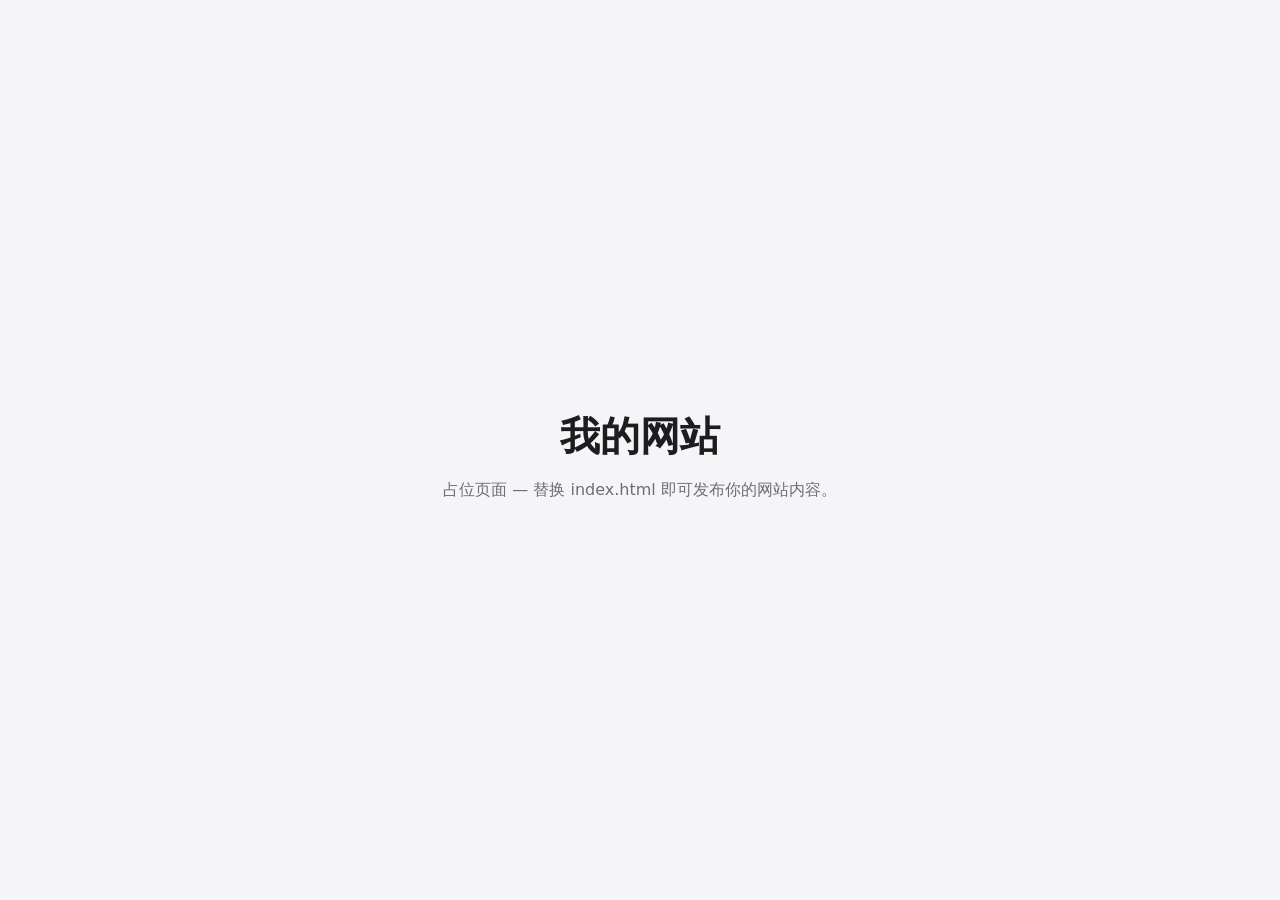
==== index.html @ 34484ff6 "Add placeholder website" ====
<!DOCTYPE html>
<html lang="zh-CN">
<head>
  <meta charset="UTF-8">
  <meta name="viewport" content="width=device-width, initial-scale=1.0">
  <title>yxtman 的网站</title>
  <style>
    body {
      font-family: system-ui, sans-serif;
      display: flex;
      align-items: center;
      justify-content: center;
      min-height: 100vh;
      margin: 0;
      background: #f5f5f7;
      color: #1d1d1f;
    }
    main { text-align: center; }
    h1 { font-size: 2.5rem; margin-bottom: 0.5rem; }
    p { color: #6e6e73; }
  </style>
</head>
<body>
  <main>
    <h1>我的网站</h1>
    <p>占位页面 — 替换 index.html 即可发布你的网站内容。</p>
  </main>
</body>
</html>
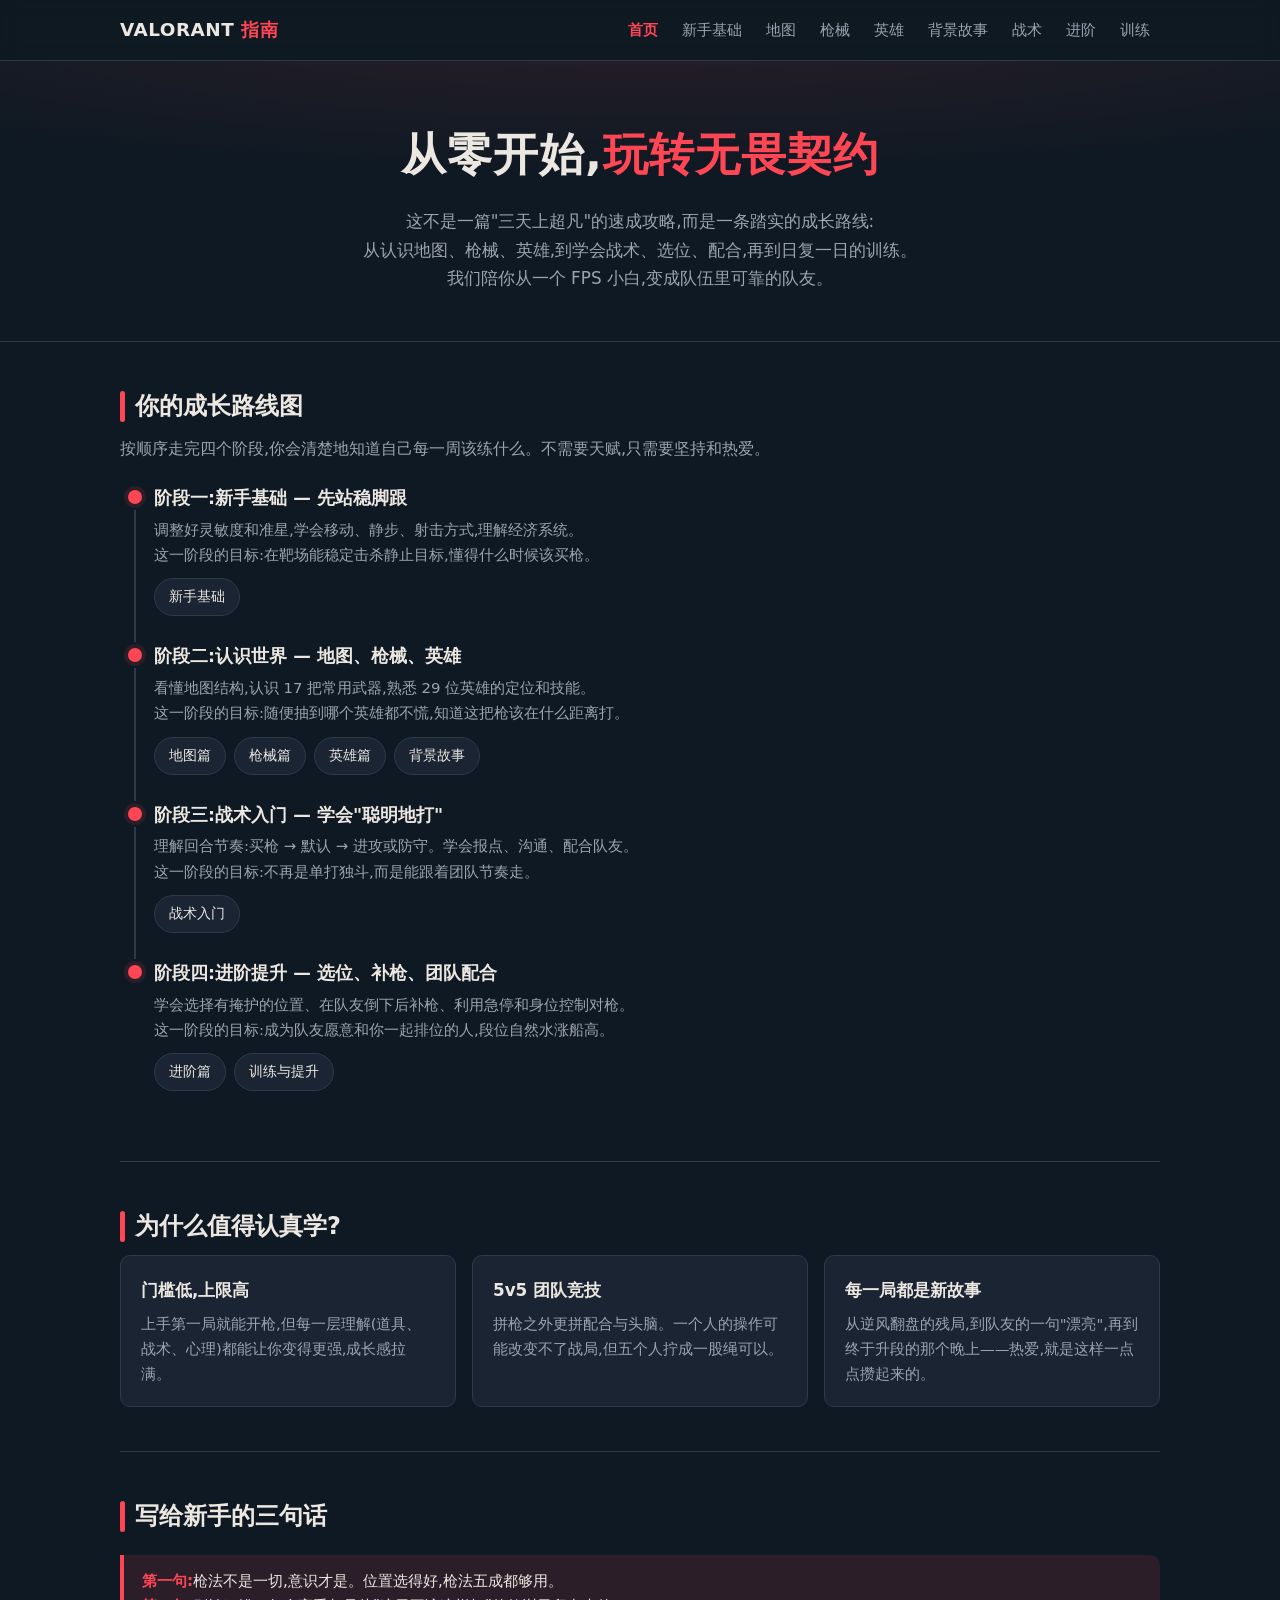
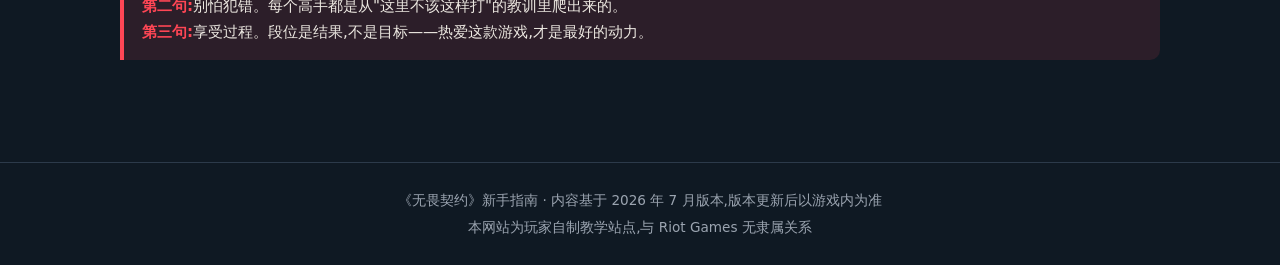
==== commit 95a626fa: "Add Valorant beginner guide website (9 pages)" ====
--- a/index.html
+++ b/index.html
@@ -3,27 +3,113 @@
 <head>
   <meta charset="UTF-8">
   <meta name="viewport" content="width=device-width, initial-scale=1.0">
-  <title>yxtman 的网站</title>
-  <style>
-    body {
-      font-family: system-ui, sans-serif;
-      display: flex;
-      align-items: center;
-      justify-content: center;
-      min-height: 100vh;
-      margin: 0;
-      background: #f5f5f7;
-      color: #1d1d1f;
-    }
-    main { text-align: center; }
-    h1 { font-size: 2.5rem; margin-bottom: 0.5rem; }
-    p { color: #6e6e73; }
-  </style>
+  <title>无畏契约新手指南 — 从零开始玩转 Valorant</title>
+  <meta name="description" content="面向 0 基础 FPS 玩家的无畏契约入门指南:地图、枪械、英雄、战术、选位、补枪、团队配合,一步步提升段位。">
+  <link rel="stylesheet" href="css/style.css">
 </head>
 <body>
-  <main>
-    <h1>我的网站</h1>
-    <p>占位页面 — 替换 index.html 即可发布你的网站内容。</p>
-  </main>
+
+<header class="site-header">
+  <div class="container header-inner">
+    <a href="index.html" class="logo">VALORANT<span> 指南</span></a>
+    <button type="button" class="nav-toggle" id="navToggle" aria-label="打开菜单">☰</button>
+    <nav class="site-nav" id="siteNav">
+      <a href="index.html" class="active">首页</a>
+      <a href="basics.html">新手基础</a>
+      <a href="maps.html">地图</a>
+      <a href="weapons.html">枪械</a>
+      <a href="agents.html">英雄</a>
+      <a href="lore.html">背景故事</a>
+      <a href="tactics.html">战术</a>
+      <a href="advanced.html">进阶</a>
+      <a href="training.html">训练</a>
+    </nav>
+  </div>
+</header>
+
+<section class="hero">
+  <div class="container">
+    <h1>从零开始,<em>玩转无畏契约</em></h1>
+    <p>这不是一篇"三天上超凡"的速成攻略,而是一条踏实的成长路线:<br>
+    从认识地图、枪械、英雄,到学会战术、选位、配合,再到日复一日的训练。<br>
+    我们陪你从一个 FPS 小白,变成队伍里可靠的队友。</p>
+  </div>
+</section>
+
+<main class="container">
+
+  <section class="section">
+    <h2 class="section-title">你的成长路线图</h2>
+    <p class="section-desc">按顺序走完四个阶段,你会清楚地知道自己每一周该练什么。不需要天赋,只需要坚持和热爱。</p>
+
+    <ol class="roadmap">
+      <li>
+        <h3>阶段一:新手基础 — 先站稳脚跟</h3>
+        <p>调整好灵敏度和准星,学会移动、静步、射击方式,理解经济系统。<br>这一阶段的目标:在靶场能稳定击杀静止目标,懂得什么时候该买枪。</p>
+        <div class="steps"><a href="basics.html">新手基础</a></div>
+      </li>
+      <li>
+        <h3>阶段二:认识世界 — 地图、枪械、英雄</h3>
+        <p>看懂地图结构,认识 17 把常用武器,熟悉 29 位英雄的定位和技能。<br>这一阶段的目标:随便抽到哪个英雄都不慌,知道这把枪该在什么距离打。</p>
+        <div class="steps">
+          <a href="maps.html">地图篇</a>
+          <a href="weapons.html">枪械篇</a>
+          <a href="agents.html">英雄篇</a>
+          <a href="lore.html">背景故事</a>
+        </div>
+      </li>
+      <li>
+        <h3>阶段三:战术入门 — 学会"聪明地打"</h3>
+        <p>理解回合节奏:买枪 → 默认 → 进攻或防守。学会报点、沟通、配合队友。<br>这一阶段的目标:不再是单打独斗,而是能跟着团队节奏走。</p>
+        <div class="steps"><a href="tactics.html">战术入门</a></div>
+      </li>
+      <li>
+        <h3>阶段四:进阶提升 — 选位、补枪、团队配合</h3>
+        <p>学会选择有掩护的位置、在队友倒下后补枪、利用急停和身位控制对枪。<br>这一阶段的目标:成为队友愿意和你一起排位的人,段位自然水涨船高。</p>
+        <div class="steps">
+          <a href="advanced.html">进阶篇</a>
+          <a href="training.html">训练与提升</a>
+        </div>
+      </li>
+    </ol>
+  </section>
+
+  <section class="section">
+    <h2 class="section-title">为什么值得认真学?</h2>
+    <div class="grid">
+      <div class="card">
+        <h3>门槛低,上限高</h3>
+        <p>上手第一局就能开枪,但每一层理解(道具、战术、心理)都能让你变得更强,成长感拉满。</p>
+      </div>
+      <div class="card">
+        <h3>5v5 团队竞技</h3>
+        <p>拼枪之外更拼配合与头脑。一个人的操作可能改变不了战局,但五个人拧成一股绳可以。</p>
+      </div>
+      <div class="card">
+        <h3>每一局都是新故事</h3>
+        <p>从逆风翻盘的残局,到队友的一句"漂亮",再到终于升段的那个晚上——热爱,就是这样一点点攒起来的。</p>
+      </div>
+    </div>
+  </section>
+
+  <section class="section">
+    <h2 class="section-title">写给新手的三句话</h2>
+    <div class="callout">
+      <strong>第一句:</strong>枪法不是一切,意识才是。位置选得好,枪法五成都够用。<br>
+      <strong>第二句:</strong>别怕犯错。每个高手都是从"这里不该这样打"的教训里爬出来的。<br>
+      <strong>第三句:</strong>享受过程。段位是结果,不是目标——热爱这款游戏,才是最好的动力。
+    </div>
+  </section>
+
+</main>
+
+<footer class="site-footer">
+  <div class="container">
+    <p>《无畏契约》新手指南 · 内容基于 2026 年 7 月版本,版本更新后以游戏内为准</p>
+    <p>本网站为玩家自制教学站点,与 Riot Games 无隶属关系</p>
+  </div>
+</footer>
+
+<script src="js/main.js"></script>
 </body>
 </html>
--- a/css/style.css
+++ b/css/style.css
@@ -0,0 +1,311 @@
+/* ============================================================
+   无畏契约新手指南 — 全站共享样式
+   暗色 + 红色点缀(Valorant 风格),响应式,无外部依赖
+   ============================================================ */
+
+:root {
+  --bg: #0f1923;
+  --bg-2: #141e2b;
+  --card: #1a2433;
+  --card-hover: #202d3f;
+  --line: #2c3a4a;
+  --text: #ece8e1;
+  --muted: #9ba4b0;
+  --accent: #ff4655;
+  --accent-soft: rgba(255, 70, 85, 0.12);
+
+  /* 四职业配色 */
+  --role-duelist: #ff4655;
+  --role-initiator: #7dcd3f;
+  --role-controller: #4ea1ff;
+  --role-sentinel: #f0b429;
+
+  --radius: 10px;
+  --shadow: 0 4px 16px rgba(0, 0, 0, 0.35);
+}
+
+* { box-sizing: border-box; margin: 0; padding: 0; }
+
+html { scroll-behavior: smooth; }
+
+body {
+  font-family: system-ui, -apple-system, "Segoe UI", "Microsoft YaHei", "PingFang SC", sans-serif;
+  background: var(--bg);
+  color: var(--text);
+  line-height: 1.7;
+}
+
+.container { max-width: 1080px; margin: 0 auto; padding: 0 20px; }
+
+a { color: var(--accent); text-decoration: none; }
+a:hover { text-decoration: underline; }
+
+/* ---------------- 页头导航 ---------------- */
+
+.site-header {
+  position: sticky;
+  top: 0;
+  z-index: 100;
+  background: rgba(15, 25, 35, 0.92);
+  -webkit-backdrop-filter: blur(8px);
+  backdrop-filter: blur(8px);
+  border-bottom: 1px solid var(--line);
+}
+
+.header-inner {
+  display: flex;
+  align-items: center;
+  justify-content: space-between;
+  gap: 16px;
+  height: 60px;
+}
+
+.logo {
+  font-weight: 800;
+  font-size: 1.15rem;
+  letter-spacing: 0.5px;
+  color: var(--text);
+  white-space: nowrap;
+}
+.logo span { color: var(--accent); }
+
+.site-nav {
+  display: flex;
+  gap: 4px;
+  align-items: center;
+  flex-wrap: wrap;
+}
+
+.site-nav a {
+  color: var(--muted);
+  padding: 6px 10px;
+  border-radius: 6px;
+  font-size: 0.92rem;
+  white-space: nowrap;
+}
+.site-nav a:hover { color: var(--text); text-decoration: none; background: var(--card); }
+.site-nav a.active { color: var(--accent); font-weight: 700; }
+
+.nav-toggle {
+  display: none;
+  background: none;
+  border: 1px solid var(--line);
+  color: var(--text);
+  font-size: 1.2rem;
+  padding: 4px 12px;
+  border-radius: 6px;
+  cursor: pointer;
+}
+
+/* ---------------- 英雄区 ---------------- */
+
+.hero {
+  padding: 56px 0 48px;
+  text-align: center;
+  background:
+    radial-gradient(ellipse 80% 60% at 50% -20%, var(--accent-soft), transparent),
+    var(--bg);
+  border-bottom: 1px solid var(--line);
+}
+
+.hero h1 {
+  font-size: clamp(1.8rem, 4vw, 2.8rem);
+  font-weight: 800;
+  letter-spacing: 1px;
+}
+.hero h1 em { color: var(--accent); font-style: normal; }
+.hero p {
+  max-width: 640px;
+  margin: 14px auto 0;
+  color: var(--muted);
+  font-size: 1.05rem;
+}
+
+/* ---------------- 章节标题 ---------------- */
+
+.section { padding: 44px 0; }
+.section + .section { border-top: 1px solid var(--line); }
+
+.section-title {
+  font-size: 1.5rem;
+  font-weight: 800;
+  margin-bottom: 8px;
+  display: flex;
+  align-items: center;
+  gap: 10px;
+}
+.section-title::before {
+  content: "";
+  width: 5px;
+  height: 1.3em;
+  background: var(--accent);
+  border-radius: 3px;
+}
+
+.section-desc { color: var(--muted); margin-bottom: 22px; }
+
+.subhead { margin: 20px 0 10px; }
+
+/* ---------------- 卡片 ---------------- */
+
+.grid {
+  display: grid;
+  grid-template-columns: repeat(auto-fill, minmax(250px, 1fr));
+  gap: 16px;
+}
+
+.card {
+  background: var(--card);
+  border: 1px solid var(--line);
+  border-radius: var(--radius);
+  padding: 20px;
+  transition: transform 0.15s ease, border-color 0.15s ease, background 0.15s ease;
+}
+.card:hover {
+  transform: translateY(-3px);
+  border-color: var(--accent);
+  background: var(--card-hover);
+}
+.card h3 { font-size: 1.05rem; margin-bottom: 6px; }
+.card p { color: var(--muted); font-size: 0.92rem; }
+.card .tag {
+  display: inline-block;
+  font-size: 0.75rem;
+  font-weight: 700;
+  padding: 2px 8px;
+  border-radius: 20px;
+  margin-bottom: 8px;
+}
+
+/* 英雄卡片技能列表 */
+.kit {
+  list-style: none;
+  margin: 8px 0 0;
+  font-size: 0.85rem;
+  color: var(--muted);
+}
+.kit li { padding: 1px 0; }
+.kit b { color: var(--text); font-weight: 600; }
+
+.stars { color: var(--accent); font-size: 0.8rem; letter-spacing: 2px; }
+
+.card .advice { margin-top: 10px; font-size: 0.88rem; color: var(--text); }
+.card .advice b { color: var(--accent); }
+
+/* 角色职业色 */
+.tag-duelist { background: rgba(255, 70, 85, 0.15); color: var(--role-duelist); }
+.tag-initiator { background: rgba(125, 205, 63, 0.15); color: var(--role-initiator); }
+.tag-controller { background: rgba(78, 161, 255, 0.15); color: var(--role-controller); }
+.tag-sentinel { background: rgba(240, 180, 41, 0.15); color: var(--role-sentinel); }
+
+/* ---------------- 提示框 ---------------- */
+
+.callout {
+  border-left: 4px solid var(--accent);
+  background: var(--accent-soft);
+  padding: 14px 18px;
+  border-radius: 0 var(--radius) var(--radius) 0;
+  margin: 18px 0;
+  font-size: 0.95rem;
+}
+.callout strong { color: var(--accent); }
+
+.tip {
+  border-left-color: var(--role-initiator);
+  background: rgba(125, 205, 63, 0.08);
+}
+.tip strong { color: var(--role-initiator); }
+
+/* ---------------- 表格 ---------------- */
+
+.table-wrap { overflow-x: auto; margin: 18px 0; }
+
+table {
+  width: 100%;
+  border-collapse: collapse;
+  font-size: 0.92rem;
+  background: var(--card);
+  border-radius: var(--radius);
+  overflow: hidden;
+}
+th, td { padding: 10px 14px; text-align: left; border-bottom: 1px solid var(--line); }
+th { background: var(--bg-2); font-weight: 700; white-space: nowrap; }
+tr:last-child td { border-bottom: none; }
+td { color: var(--text); }
+
+/* ---------------- 路线图(首页) ---------------- */
+
+.roadmap { list-style: none; }
+.roadmap li {
+  position: relative;
+  padding: 0 0 26px 34px;
+}
+.roadmap li::before {
+  content: "";
+  position: absolute;
+  left: 8px;
+  top: 6px;
+  width: 14px;
+  height: 14px;
+  border-radius: 50%;
+  background: var(--accent);
+  box-shadow: 0 0 0 4px var(--accent-soft);
+}
+.roadmap li::after {
+  content: "";
+  position: absolute;
+  left: 14px;
+  top: 26px;
+  bottom: 0;
+  width: 2px;
+  background: var(--line);
+}
+.roadmap li:last-child::after { display: none; }
+.roadmap h3 { font-size: 1.1rem; margin-bottom: 4px; }
+.roadmap p { color: var(--muted); font-size: 0.93rem; }
+.roadmap .steps { margin-top: 10px; display: flex; flex-wrap: wrap; gap: 8px; }
+.roadmap .steps a {
+  background: var(--card);
+  border: 1px solid var(--line);
+  color: var(--text);
+  padding: 6px 14px;
+  border-radius: 20px;
+  font-size: 0.88rem;
+}
+.roadmap .steps a:hover { border-color: var(--accent); text-decoration: none; color: var(--accent); }
+
+/* ---------------- 页脚 ---------------- */
+
+.site-footer {
+  border-top: 1px solid var(--line);
+  padding: 26px 0;
+  margin-top: 40px;
+  text-align: center;
+  color: var(--muted);
+  font-size: 0.85rem;
+}
+.site-footer p + p { margin-top: 4px; }
+
+/* ---------------- 响应式 ---------------- */
+
+@media (max-width: 820px) {
+  .nav-toggle { display: block; }
+
+  .site-nav {
+    display: none;
+    position: absolute;
+    top: 60px;
+    left: 0;
+    right: 0;
+    flex-direction: column;
+    align-items: stretch;
+    background: var(--bg-2);
+    border-bottom: 1px solid var(--line);
+    padding: 10px 20px 16px;
+  }
+  .site-nav.open { display: flex; }
+  .site-nav a { padding: 10px 8px; font-size: 1rem; }
+
+  .hero { padding: 40px 0 34px; }
+  .section { padding: 34px 0; }
+}
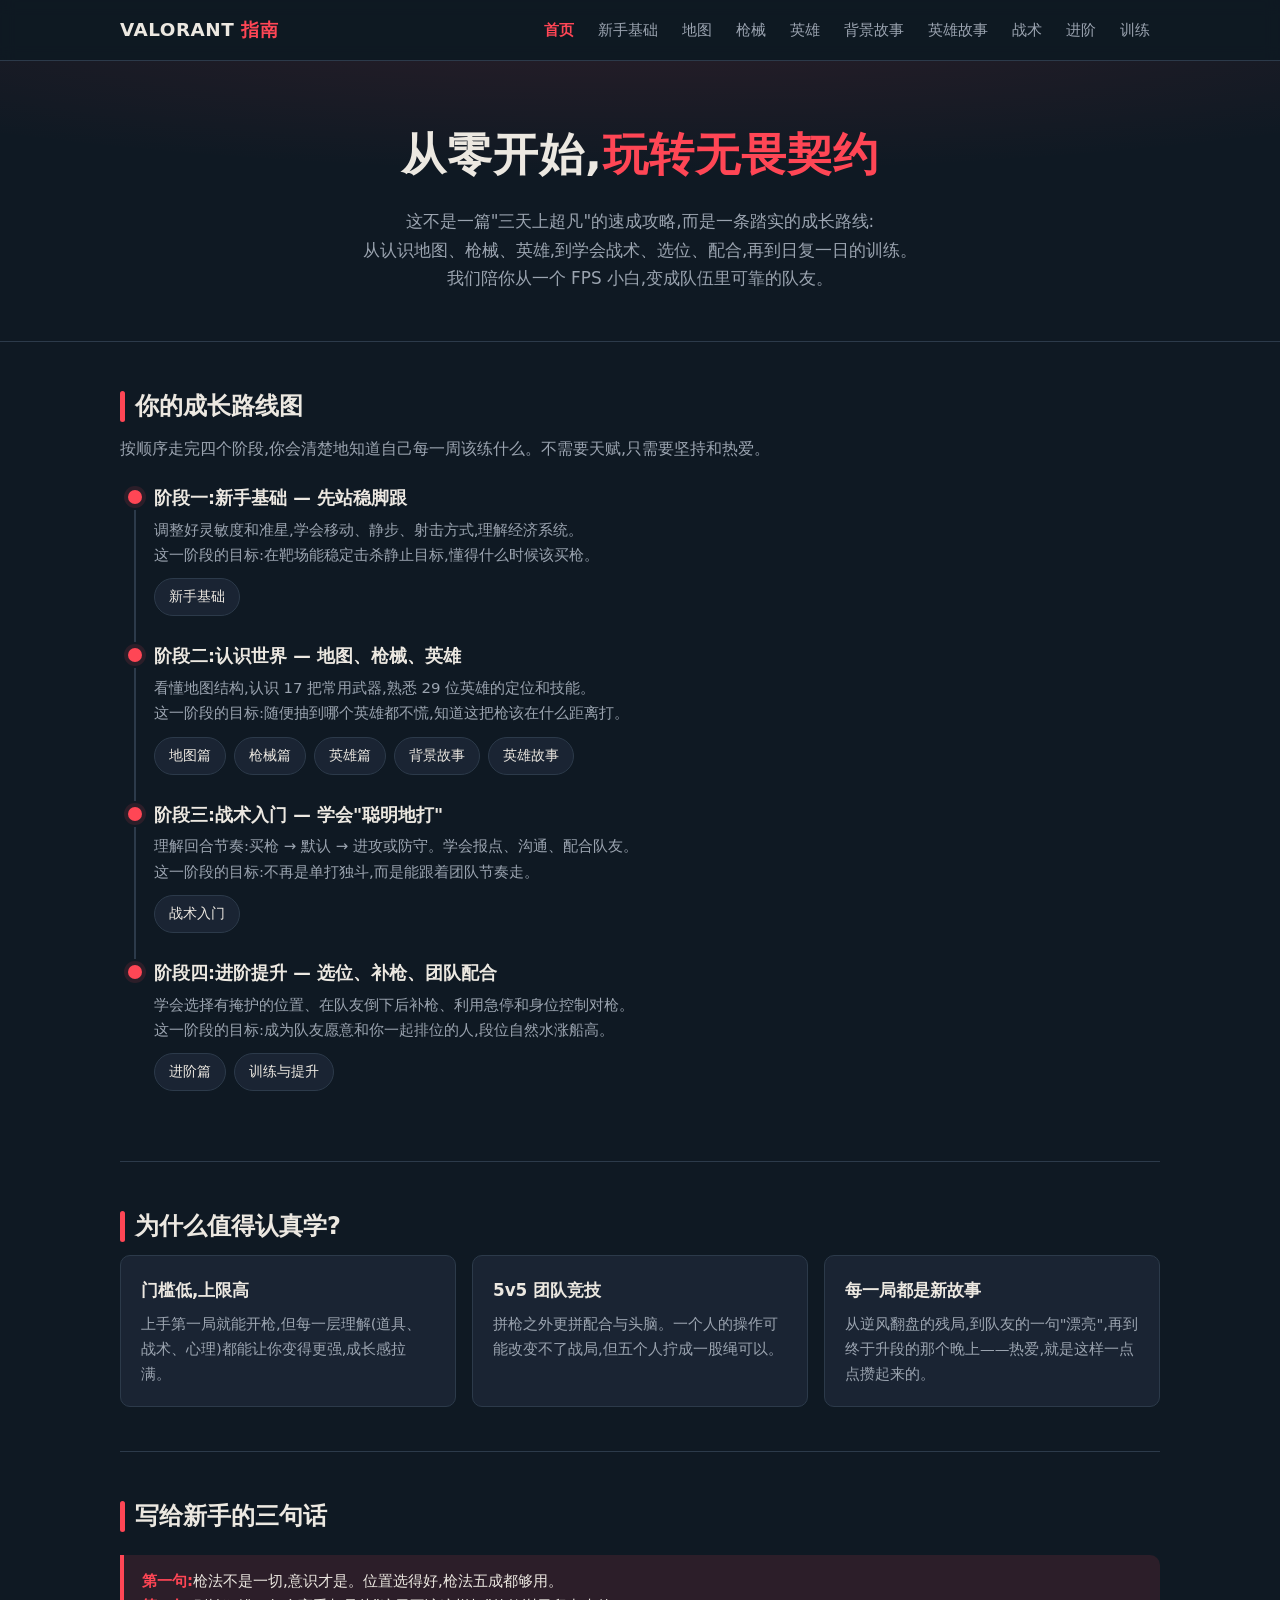
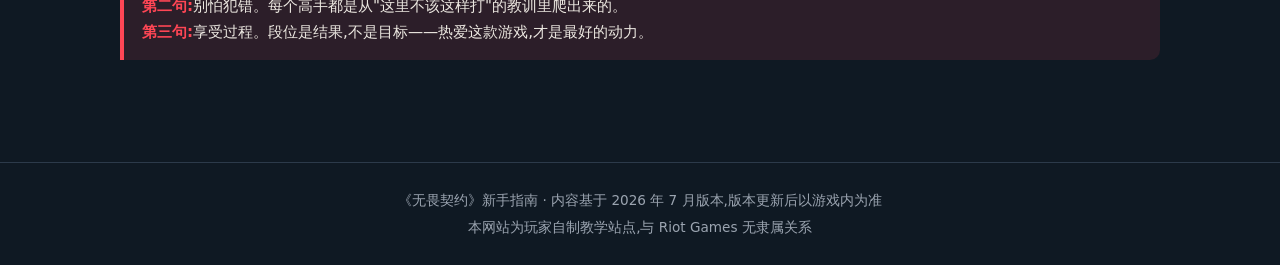
==== commit 1781b778: "新增英雄故事页:29 位英雄档案,更新全站导航与背景故事页" ====
--- a/index.html
+++ b/index.html
@@ -20,6 +20,7 @@
       <a href="weapons.html">枪械</a>
       <a href="agents.html">英雄</a>
       <a href="lore.html">背景故事</a>
+      <a href="stories.html">英雄故事</a>
       <a href="tactics.html">战术</a>
       <a href="advanced.html">进阶</a>
       <a href="training.html">训练</a>
@@ -56,6 +57,7 @@
           <a href="weapons.html">枪械篇</a>
           <a href="agents.html">英雄篇</a>
           <a href="lore.html">背景故事</a>
+          <a href="stories.html">英雄故事</a>
         </div>
       </li>
       <li>
--- a/css/style.css
+++ b/css/style.css
@@ -56,8 +56,11 @@
   display: flex;
   align-items: center;
   justify-content: space-between;
-  gap: 16px;
-  height: 60px;
+  flex-wrap: wrap;
+  gap: 8px 16px;
+  min-height: 60px;
+  padding-top: 8px;
+  padding-bottom: 8px;
 }
 
 .logo {
@@ -274,6 +277,92 @@
 }
 .roadmap .steps a:hover { border-color: var(--accent); text-decoration: none; color: var(--accent); }
 
+/* ---------------- 地图小地图区块 ---------------- */
+
+.map-block-wrap { border-top: 1px solid var(--line); }
+.map-meta { color: var(--muted); font-size: 0.9rem; margin-bottom: 14px; }
+
+.map-block {
+  display: grid;
+  grid-template-columns: minmax(0, 1fr) minmax(0, 1fr);
+  gap: 20px;
+  align-items: start;
+}
+
+.minimap svg {
+  width: 100%;
+  height: auto;
+  background: var(--bg-2);
+  border: 1px solid var(--line);
+  border-radius: var(--radius);
+  display: block;
+}
+
+.map-legend {
+  display: flex;
+  flex-wrap: wrap;
+  gap: 6px 14px;
+  margin-top: 10px;
+  font-size: 0.8rem;
+  color: var(--muted);
+}
+.map-legend span {
+  display: inline-flex;
+  align-items: center;
+  gap: 5px;
+}
+.map-legend i {
+  width: 10px;
+  height: 10px;
+  border-radius: 3px;
+  display: inline-block;
+  flex-shrink: 0;
+}
+.map-legend i.line { width: 18px; height: 3px; border-radius: 2px; }
+
+/* 图例色块 */
+.leg-attack { background: #7dcd3f !important; }
+.leg-defend { background: #4ea1ff !important; }
+.leg-a { background: #ff4655 !important; }
+.leg-b { background: #f0b429 !important; }
+.leg-c { background: #a78bfa !important; }
+.leg-special { background: #facc15 !important; border-radius: 2px !important; transform: rotate(45deg) !important; }
+.leg-line { background: #33465a !important; }
+.leg-circle { border-radius: 50% !important; transform: none !important; }
+
+.map-analysis p + p { margin-top: 10px; }
+.map-analysis strong { color: var(--accent); }
+.map-analysis .map-kicker { display: inline-block; color: var(--accent); font-weight: 700; margin-right: 4px; }
+
+/* ---------------- 英雄故事页 ---------------- */
+
+.story-card { border-top: 1px solid var(--line); padding: 26px 0; }
+.story-card:first-of-type { border-top: none; }
+.story-card h3 { font-size: 1.25rem; margin-bottom: 2px; }
+.story-card .story-sub { color: var(--muted); font-size: 0.9rem; margin-bottom: 12px; }
+.story-grid {
+  display: grid;
+  grid-template-columns: repeat(auto-fit, minmax(210px, 1fr));
+  gap: 10px 22px;
+  margin-top: 10px;
+}
+.story-grid .sg-item { font-size: 0.93rem; }
+.story-grid .sg-item b {
+  display: block;
+  color: var(--accent);
+  font-size: 0.78rem;
+  letter-spacing: 1px;
+  margin-bottom: 2px;
+}
+.story-quote {
+  margin-top: 14px;
+  padding-left: 14px;
+  border-left: 3px solid var(--accent);
+  color: var(--muted);
+  font-style: italic;
+  font-size: 0.92rem;
+}
+
 /* ---------------- 页脚 ---------------- */
 
 .site-footer {
@@ -288,8 +377,14 @@
 
 /* ---------------- 响应式 ---------------- */
 
+@media (max-width: 980px) {
+  .site-nav a { padding: 6px 8px; font-size: 0.84rem; }
+}
+
 @media (max-width: 820px) {
   .nav-toggle { display: block; }
+
+  .map-block { grid-template-columns: 1fr; }
 
   .site-nav {
     display: none;
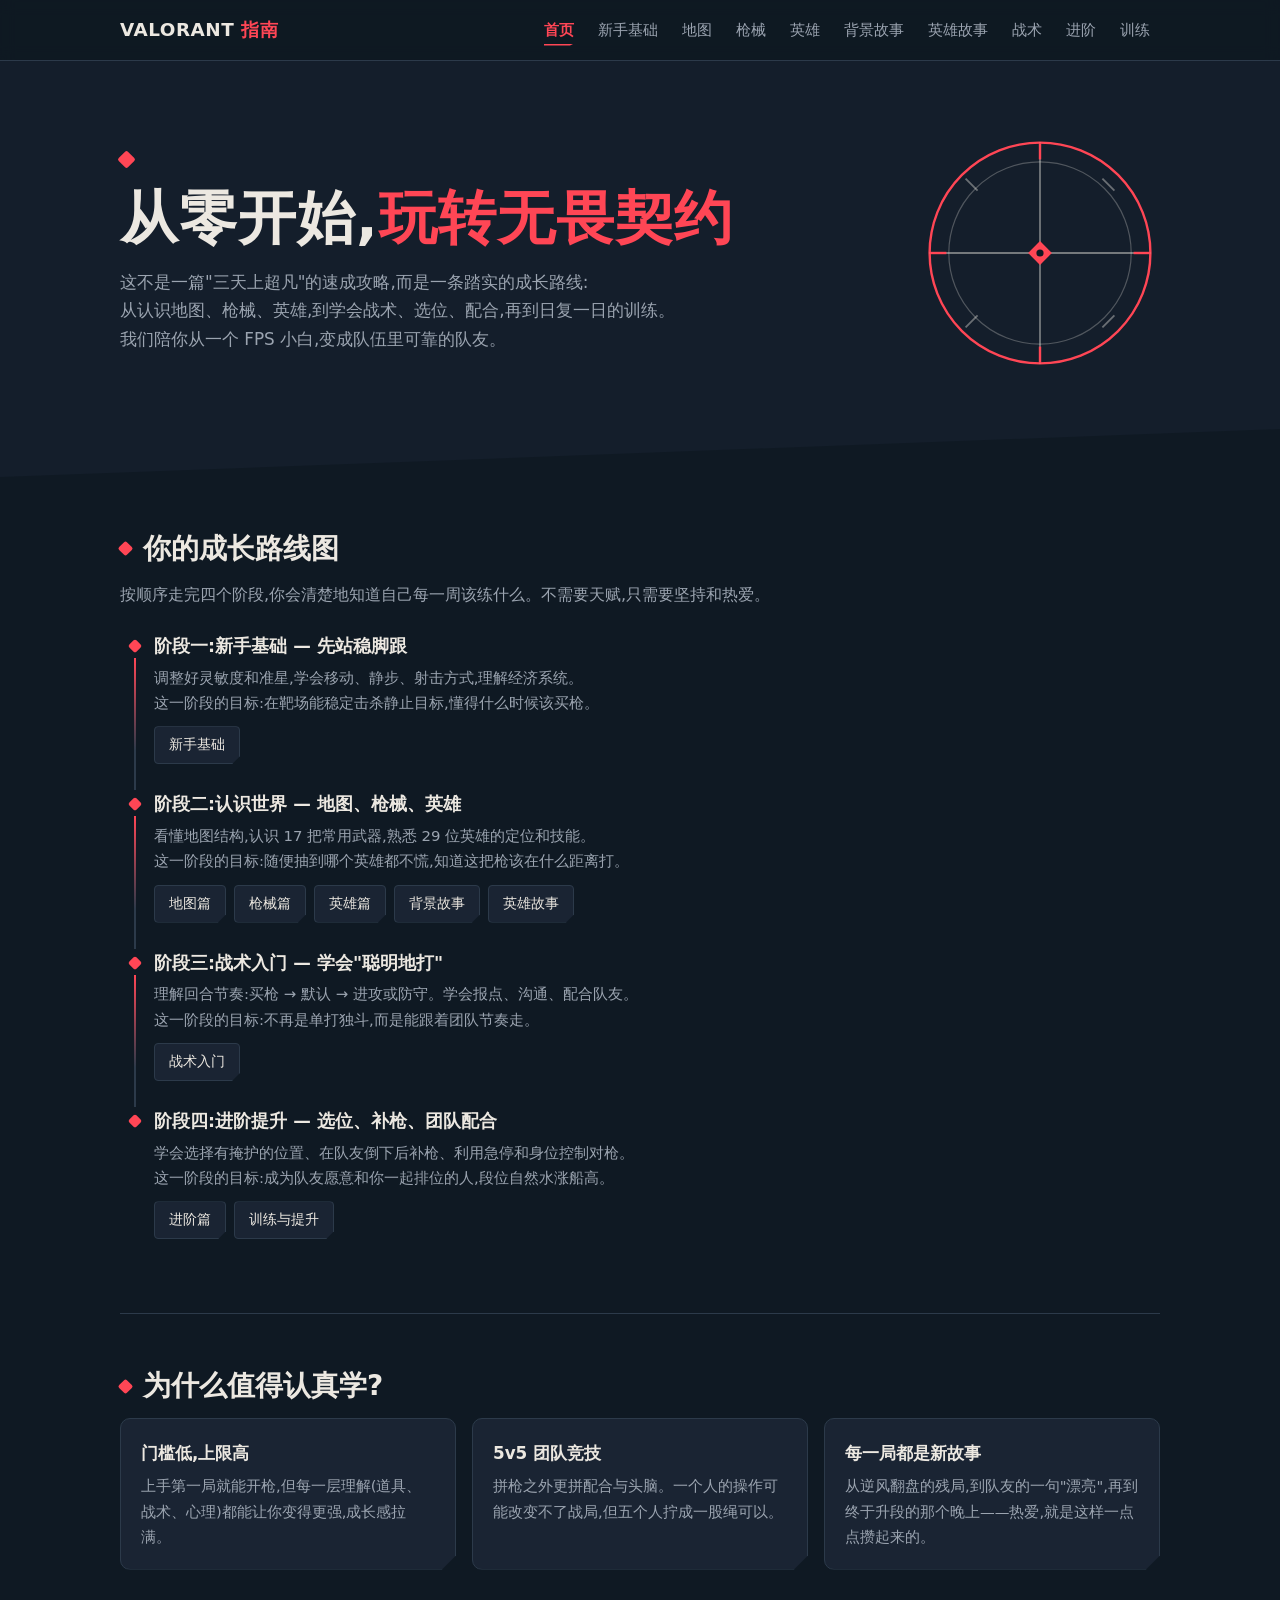
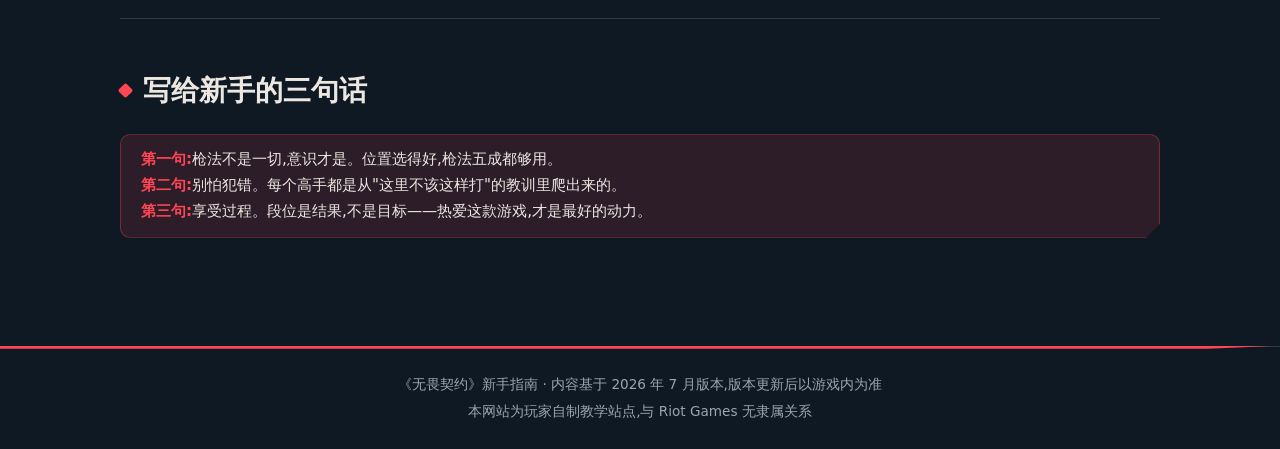
==== commit bd28f83c: "大胆重构:首页 hero 改两栏瞄准镜构图+进入动效,卡片/提示框斜切角,时间线菱形化,导航红标,全站字阶加大" ====
--- a/index.html
+++ b/index.html
@@ -28,12 +28,37 @@
   </div>
 </header>
 
-<section class="hero">
-  <div class="container">
-    <h1>从零开始,<em>玩转无畏契约</em></h1>
-    <p>这不是一篇"三天上超凡"的速成攻略,而是一条踏实的成长路线:<br>
-    从认识地图、枪械、英雄,到学会战术、选位、配合,再到日复一日的训练。<br>
-    我们陪你从一个 FPS 小白,变成队伍里可靠的队友。</p>
+<section class="hero hero-home">
+  <div class="container hero-grid">
+    <div class="hero-copy">
+      <h1>从零开始,<em>玩转无畏契约</em></h1>
+      <p>这不是一篇"三天上超凡"的速成攻略,而是一条踏实的成长路线:<br>
+      从认识地图、枪械、英雄,到学会战术、选位、配合,再到日复一日的训练。<br>
+      我们陪你从一个 FPS 小白,变成队伍里可靠的队友。</p>
+    </div>
+    <div class="hero-mark" aria-hidden="true">
+      <svg viewBox="0 0 200 200" fill="none" xmlns="http://www.w3.org/2000/svg">
+        <!-- 外环与刻度环 -->
+        <circle cx="100" cy="100" r="92" stroke="#ff4655" stroke-width="2"/>
+        <circle cx="100" cy="100" r="76" stroke="#ece8e1" stroke-opacity="0.28" stroke-width="1"/>
+        <!-- 十字线 -->
+        <line x1="100" y1="8" x2="100" y2="192" stroke="#ece8e1" stroke-opacity="0.45" stroke-width="1.5"/>
+        <line x1="8" y1="100" x2="192" y2="100" stroke="#ece8e1" stroke-opacity="0.45" stroke-width="1.5"/>
+        <!-- 主轴刻度 -->
+        <line x1="100" y1="8" x2="100" y2="22" stroke="#ff4655" stroke-width="2"/>
+        <line x1="100" y1="178" x2="100" y2="192" stroke="#ff4655" stroke-width="2"/>
+        <line x1="8" y1="100" x2="22" y2="100" stroke="#ff4655" stroke-width="2"/>
+        <line x1="178" y1="100" x2="192" y2="100" stroke="#ff4655" stroke-width="2"/>
+        <!-- 对角刻度 -->
+        <line x1="38" y1="38" x2="48" y2="48" stroke="#ece8e1" stroke-opacity="0.4" stroke-width="1.5"/>
+        <line x1="152" y1="38" x2="162" y2="48" stroke="#ece8e1" stroke-opacity="0.4" stroke-width="1.5"/>
+        <line x1="38" y1="162" x2="48" y2="152" stroke="#ece8e1" stroke-opacity="0.4" stroke-width="1.5"/>
+        <line x1="152" y1="162" x2="162" y2="152" stroke="#ece8e1" stroke-opacity="0.4" stroke-width="1.5"/>
+        <!-- 中心菱形准星 -->
+        <rect x="93" y="93" width="14" height="14" transform="rotate(45 100 100)" fill="#ff4655"/>
+        <circle cx="100" cy="100" r="3" fill="#0f1923"/>
+      </svg>
+    </div>
   </div>
 </section>
 
--- a/css/style.css
+++ b/css/style.css
@@ -21,7 +21,16 @@
   --role-sentinel: #f0b429;
 
   --radius: 10px;
-  --shadow: 0 4px 16px rgba(0, 0, 0, 0.35);
+
+  /* 间距 scale:--sp-1 最小,数值递进 */
+  --sp-1: 4px;
+  --sp-2: 8px;
+  --sp-3: 12px;
+  --sp-4: 16px;
+  --sp-5: 20px;
+  --sp-6: 24px;
+  --sp-7: 32px;
+  --sp-8: 48px;
 }
 
 * { box-sizing: border-box; margin: 0; padding: 0; }
@@ -87,7 +96,21 @@
   white-space: nowrap;
 }
 .site-nav a:hover { color: var(--text); text-decoration: none; background: var(--card); }
-.site-nav a.active { color: var(--accent); font-weight: 700; }
+.site-nav a.active {
+  position: relative;
+  color: var(--accent);
+  font-weight: 700;
+}
+.site-nav a.active::after {
+  content: "";
+  position: absolute;
+  left: 10px;
+  right: 10px;
+  bottom: 3px;
+  height: 2px;
+  background: var(--accent);
+  clip-path: polygon(0 0, 100% 0, calc(100% - 4px) 100%, 0 100%);
+}
 
 .nav-toggle {
   display: none;
@@ -103,71 +126,118 @@
 /* ---------------- 英雄区 ---------------- */
 
 .hero {
-  padding: 56px 0 48px;
-  text-align: center;
-  background:
-    radial-gradient(ellipse 80% 60% at 50% -20%, var(--accent-soft), transparent),
-    var(--bg);
-  border-bottom: 1px solid var(--line);
-}
-
+  padding: 72px 0 104px;
+  background: var(--bg-2);
+  clip-path: polygon(0 0, 100% 0, 100% calc(100% - 48px), 0 100%);
+}
+
+/* 首页 hero 两栏构图;其他页面保持居中 */
+.hero { text-align: center; }
+.hero-home { text-align: left; }
+
+.hero-grid {
+  display: grid;
+  grid-template-columns: minmax(0, 1fr) 240px;
+  gap: var(--sp-8);
+  align-items: center;
+}
+
+.hero-copy h1,
 .hero h1 {
-  font-size: clamp(1.8rem, 4vw, 2.8rem);
+  font-size: clamp(2.2rem, 5.2vw, 3.6rem);
   font-weight: 800;
   letter-spacing: 1px;
-}
+  line-height: 1.15;
+}
+.hero h1::before {
+  content: "";
+  display: block;
+  width: 13px;
+  height: 13px;
+  margin: 0 auto 20px;
+  background: var(--accent);
+  border-radius: 2px;
+  transform: rotate(45deg);
+}
+.hero-copy h1::before { margin: 0 0 20px; }
 .hero h1 em { color: var(--accent); font-style: normal; }
 .hero p {
-  max-width: 640px;
+  max-width: 600px;
   margin: 14px auto 0;
   color: var(--muted);
   font-size: 1.05rem;
 }
+.hero-copy p { margin: 16px 0 0; }
+
+.hero-mark svg {
+  width: 100%;
+  height: auto;
+  display: block;
+}
+
+/* hero 进入动效(仅一个作者时刻,尊重减弱动效设置) */
+.hero-copy h1 {
+  animation: hero-in 0.5s ease-out both;
+}
+.hero-mark {
+  animation: hero-in 0.5s 0.12s ease-out both;
+}
+@keyframes hero-in {
+  from { opacity: 0; transform: translateY(14px); }
+  to { opacity: 1; transform: none; }
+}
+@media (prefers-reduced-motion: reduce) {
+  .hero-copy h1, .hero-mark { animation: none; }
+}
 
 /* ---------------- 章节标题 ---------------- */
 
-.section { padding: 44px 0; }
+.section { padding: var(--sp-8) 0; }
 .section + .section { border-top: 1px solid var(--line); }
 
 .section-title {
-  font-size: 1.5rem;
+  font-size: 1.75rem;
   font-weight: 800;
-  margin-bottom: 8px;
+  margin-bottom: var(--sp-2);
   display: flex;
   align-items: center;
-  gap: 10px;
+  gap: 12px;
 }
 .section-title::before {
   content: "";
-  width: 5px;
-  height: 1.3em;
+  width: 11px;
+  height: 11px;
   background: var(--accent);
-  border-radius: 3px;
-}
-
-.section-desc { color: var(--muted); margin-bottom: 22px; }
-
-.subhead { margin: 20px 0 10px; }
+  border-radius: 2px;
+  transform: rotate(45deg);
+  flex-shrink: 0;
+}
+
+.section-desc { color: var(--muted); margin-bottom: var(--sp-6); }
+
+.subhead { margin: var(--sp-5) 0 var(--sp-2); }
 
 /* ---------------- 卡片 ---------------- */
 
 .grid {
   display: grid;
   grid-template-columns: repeat(auto-fill, minmax(250px, 1fr));
-  gap: 16px;
+  gap: var(--sp-4);
 }
 
 .card {
+  position: relative;
   background: var(--card);
   border: 1px solid var(--line);
   border-radius: var(--radius);
-  padding: 20px;
-  transition: transform 0.15s ease, border-color 0.15s ease, background 0.15s ease;
+  padding: var(--sp-5);
+  transition: border-color 0.15s ease, background 0.15s ease, clip-path 0.2s ease;
+  clip-path: polygon(0 0, 100% 0, 100% calc(100% - 14px), calc(100% - 14px) 100%, 0 100%);
 }
 .card:hover {
-  transform: translateY(-3px);
   border-color: var(--accent);
   background: var(--card-hover);
+  clip-path: polygon(0 0, 100% 0, 100% calc(100% - 26px), calc(100% - 26px) 100%, 0 100%);
 }
 .card h3 { font-size: 1.05rem; margin-bottom: 6px; }
 .card p { color: var(--muted); font-size: 0.92rem; }
@@ -204,17 +274,18 @@
 /* ---------------- 提示框 ---------------- */
 
 .callout {
-  border-left: 4px solid var(--accent);
+  border: 1px solid rgba(255, 70, 85, 0.35);
   background: var(--accent-soft);
-  padding: 14px 18px;
-  border-radius: 0 var(--radius) var(--radius) 0;
-  margin: 18px 0;
+  padding: var(--sp-3) var(--sp-5);
+  border-radius: var(--radius);
+  margin: var(--sp-5) 0;
   font-size: 0.95rem;
+  clip-path: polygon(0 0, 100% 0, 100% calc(100% - 14px), calc(100% - 14px) 100%, 0 100%);
 }
 .callout strong { color: var(--accent); }
 
 .tip {
-  border-left-color: var(--role-initiator);
+  border-color: rgba(125, 205, 63, 0.35);
   background: rgba(125, 205, 63, 0.08);
 }
 .tip strong { color: var(--role-initiator); }
@@ -246,13 +317,13 @@
 .roadmap li::before {
   content: "";
   position: absolute;
-  left: 8px;
-  top: 6px;
-  width: 14px;
-  height: 14px;
-  border-radius: 50%;
+  left: 10px;
+  top: 9px;
+  width: 10px;
+  height: 10px;
+  border-radius: 2px;
   background: var(--accent);
-  box-shadow: 0 0 0 4px var(--accent-soft);
+  transform: rotate(45deg);
 }
 .roadmap li::after {
   content: "";
@@ -261,7 +332,7 @@
   top: 26px;
   bottom: 0;
   width: 2px;
-  background: var(--line);
+  background: linear-gradient(var(--accent), var(--line) 70%);
 }
 .roadmap li:last-child::after { display: none; }
 .roadmap h3 { font-size: 1.1rem; margin-bottom: 4px; }
@@ -272,8 +343,10 @@
   border: 1px solid var(--line);
   color: var(--text);
   padding: 6px 14px;
-  border-radius: 20px;
+  border-radius: 4px;
   font-size: 0.88rem;
+  clip-path: polygon(0 0, 100% 0, 100% calc(100% - 8px), calc(100% - 8px) 100%, 0 100%);
+  transition: border-color 0.15s ease, color 0.15s ease;
 }
 .roadmap .steps a:hover { border-color: var(--accent); text-decoration: none; color: var(--accent); }
 
@@ -285,18 +358,39 @@
 .map-block {
   display: grid;
   grid-template-columns: minmax(0, 1fr) minmax(0, 1fr);
-  gap: 20px;
+  gap: var(--sp-5);
   align-items: start;
 }
 
-.minimap svg {
+.minimap-img {
+  position: relative;
+}
+.minimap-img img {
   width: 100%;
   height: auto;
+  display: block;
   background: var(--bg-2);
   border: 1px solid var(--line);
   border-radius: var(--radius);
-  display: block;
-}
+}
+
+.mm-label {
+  position: absolute;
+  transform: translate(-50%, -50%);
+  padding: 0 6px;
+  border-radius: 999px;
+  font-size: 0.68rem;
+  font-weight: 800;
+  letter-spacing: 0.5px;
+  color: #0f1923;
+  line-height: 1.5;
+  border: 1px solid rgba(255, 255, 255, 0.8);
+  box-shadow: 0 1px 3px rgba(0, 0, 0, 0.4);
+}
+.mm-a { background: rgba(255, 70, 85, 0.88); }
+.mm-b { background: rgba(240, 180, 41, 0.88); }
+.mm-c { background: rgba(167, 139, 250, 0.88); }
+.mm-mid { background: rgba(78, 161, 255, 0.88); }
 
 .map-legend {
   display: flex;
@@ -329,6 +423,7 @@
 .leg-special { background: #facc15 !important; border-radius: 2px !important; transform: rotate(45deg) !important; }
 .leg-line { background: #33465a !important; }
 .leg-circle { border-radius: 50% !important; transform: none !important; }
+.leg-mid { background: #4ea1ff !important; }
 
 .map-analysis p + p { margin-top: 10px; }
 .map-analysis strong { color: var(--accent); }
@@ -363,15 +458,44 @@
   font-size: 0.92rem;
 }
 
+/* ---------------- 浏览器表面定制 ---------------- */
+
+::selection { background: var(--accent); color: #0f1923; }
+
+:focus-visible {
+  outline: 2px solid var(--accent);
+  outline-offset: 2px;
+}
+
+html { scrollbar-color: var(--line) var(--bg); scrollbar-width: thin; }
+::-webkit-scrollbar { width: 10px; height: 10px; }
+::-webkit-scrollbar-track { background: var(--bg); }
+::-webkit-scrollbar-thumb { background: var(--line); border-radius: 5px; border: 2px solid var(--bg); }
+::-webkit-scrollbar-thumb:hover { background: var(--accent); }
+
+/* 表格数字按位对齐 */
+table { font-variant-numeric: tabular-nums; }
+
 /* ---------------- 页脚 ---------------- */
 
 .site-footer {
+  position: relative;
   border-top: 1px solid var(--line);
   padding: 26px 0;
   margin-top: 40px;
   text-align: center;
   color: var(--muted);
   font-size: 0.85rem;
+}
+.site-footer::before {
+  content: "";
+  position: absolute;
+  top: -1px;
+  left: 0;
+  right: 0;
+  height: 3px;
+  background: var(--accent);
+  clip-path: polygon(0 0, 100% 0, calc(100% - 72px) 100%, 0 100%);
 }
 .site-footer p + p { margin-top: 4px; }
 
@@ -401,6 +525,20 @@
   .site-nav.open { display: flex; }
   .site-nav a { padding: 10px 8px; font-size: 1rem; }
 
-  .hero { padding: 40px 0 34px; }
+  .hero { padding: 44px 0 92px; }
+
+  .hero-grid {
+    grid-template-columns: 1fr;
+    gap: var(--sp-6);
+    text-align: center;
+  }
+  .hero-copy h1::before { margin: 0 auto 20px; }
+  .hero-copy p { margin: 14px auto 0; }
+
+  .hero-mark {
+    width: 150px;
+    margin: 0 auto;
+  }
+
   .section { padding: 34px 0; }
 }
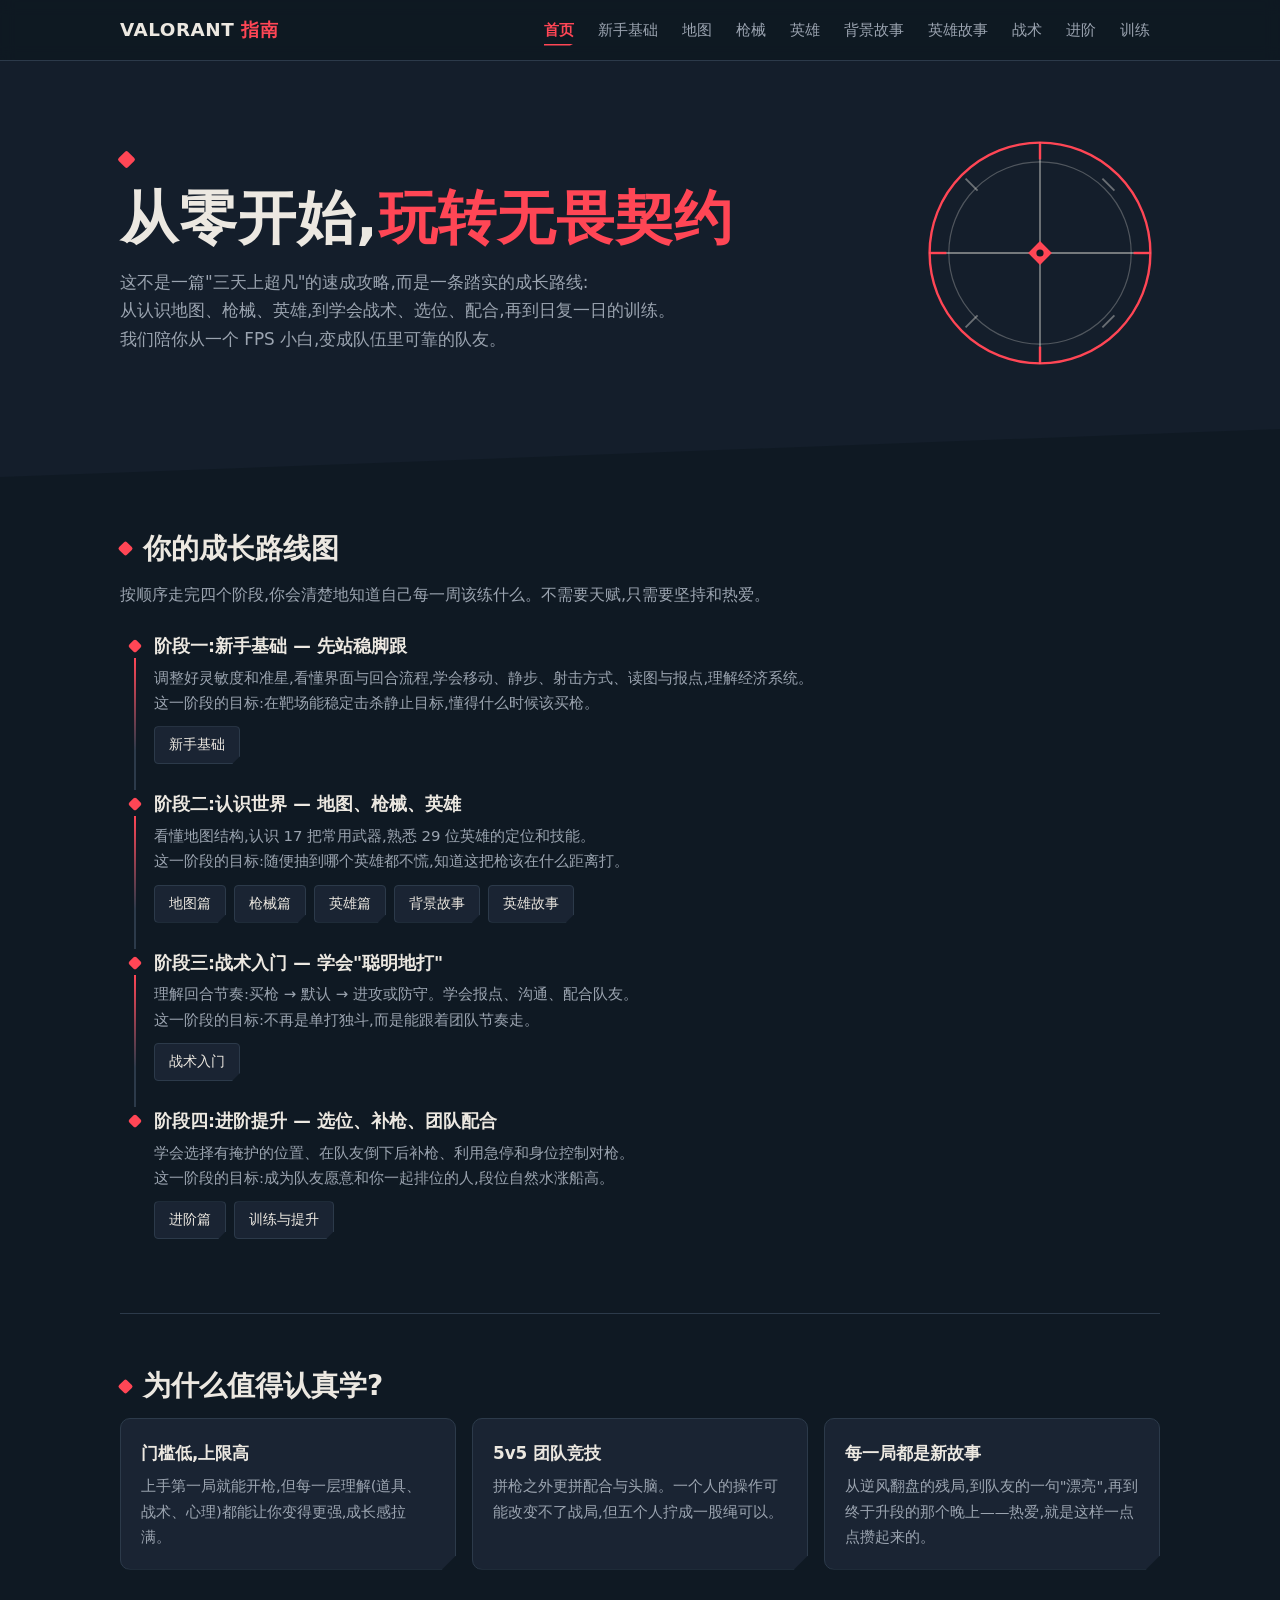
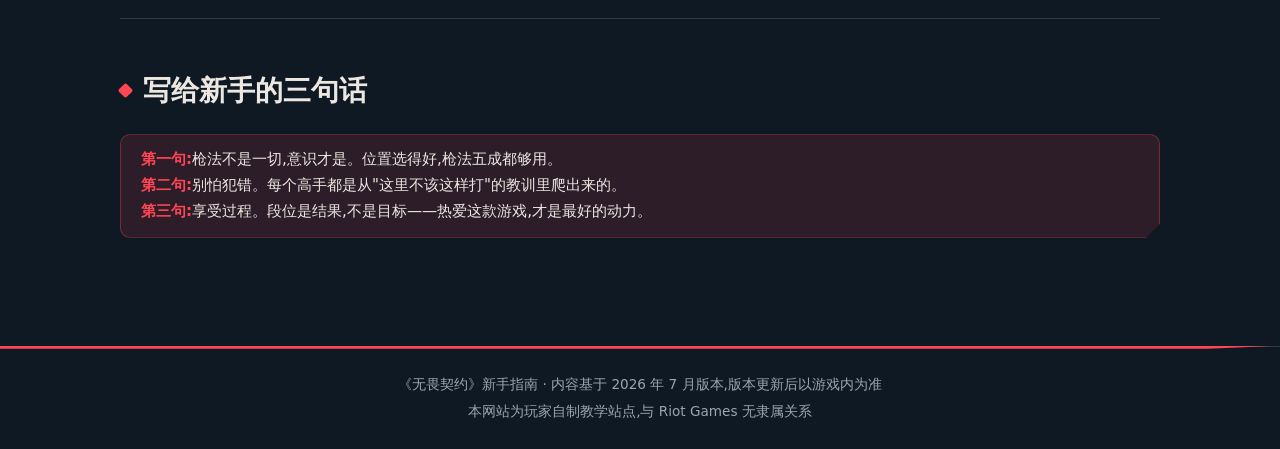
==== commit 9ea2b7e5: "新手基础页扩充:新增认识界面与回合、小地图与听声辨位、沟通报点、购买清单、常见误区五个章节" ====
--- a/index.html
+++ b/index.html
@@ -71,7 +71,7 @@
     <ol class="roadmap">
       <li>
         <h3>阶段一:新手基础 — 先站稳脚跟</h3>
-        <p>调整好灵敏度和准星,学会移动、静步、射击方式,理解经济系统。<br>这一阶段的目标:在靶场能稳定击杀静止目标,懂得什么时候该买枪。</p>
+        <p>调整好灵敏度和准星,看懂界面与回合流程,学会移动、静步、射击方式、读图与报点,理解经济系统。<br>这一阶段的目标:在靶场能稳定击杀静止目标,懂得什么时候该买枪。</p>
         <div class="steps"><a href="basics.html">新手基础</a></div>
       </li>
       <li>
